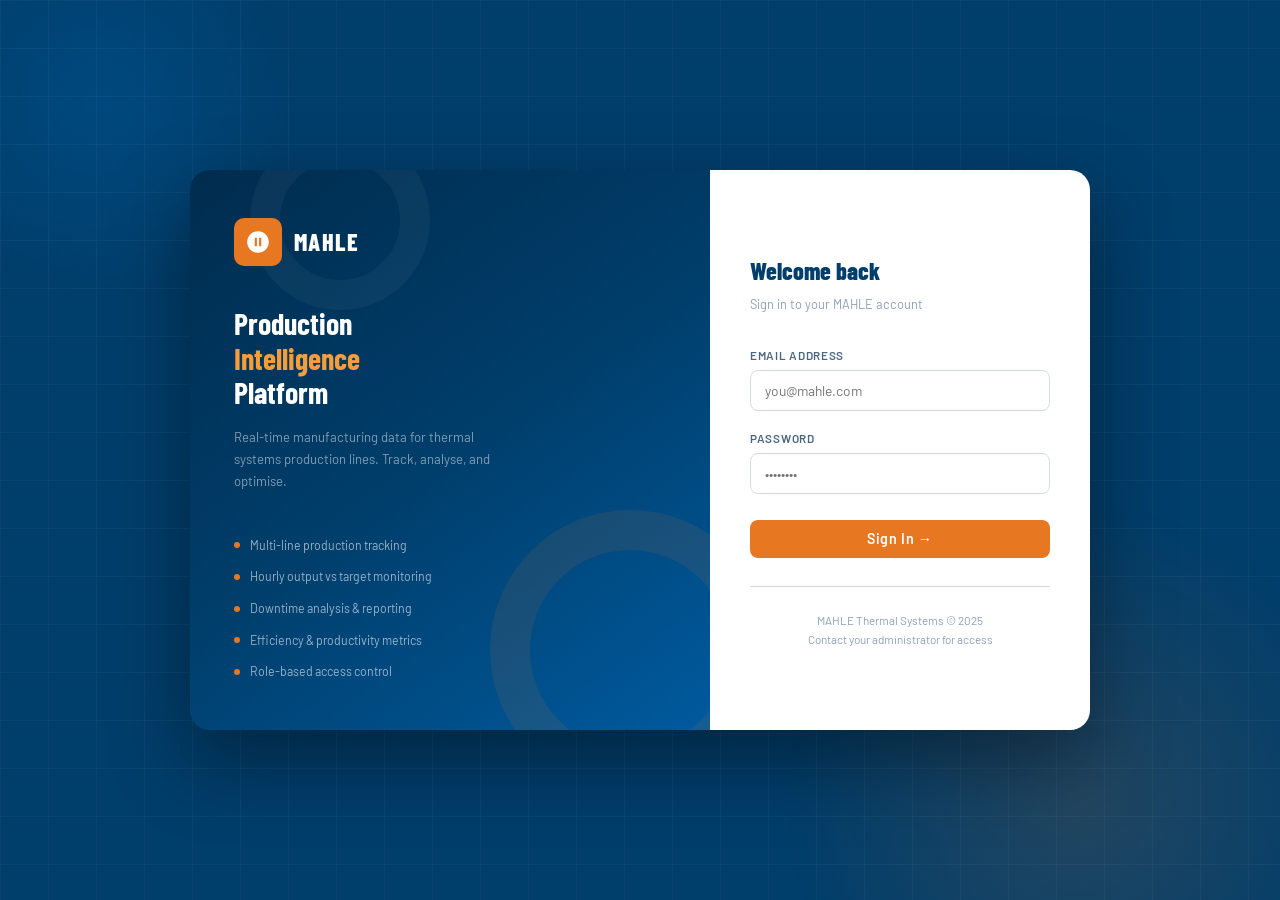
==== frontend/index.html @ e0864c1c "Add my new folder" ====
<!DOCTYPE html>
<html lang="en">
<head>
  <meta charset="UTF-8" />
  <meta name="viewport" content="width=device-width, initial-scale=1.0"/>
  <title>MAHLE — Sign In</title>
  <link rel="stylesheet" href="assets/css/main.css"/>
  <style>
    body {
      background: var(--mahle-blue);
      display: flex;
      align-items: center;
      justify-content: center;
      min-height: 100vh;
      overflow: hidden;
      position: relative;
    }

    /* Animated background grid */
    .bg-grid {
      position: fixed; inset: 0;
      background-image:
        linear-gradient(rgba(255,255,255,0.04) 1px, transparent 1px),
        linear-gradient(90deg, rgba(255,255,255,0.04) 1px, transparent 1px);
      background-size: 48px 48px;
      pointer-events: none;
    }

    .bg-glow {
      position: fixed;
      width: 600px; height: 600px;
      background: radial-gradient(circle, rgba(232,119,34,0.15) 0%, transparent 70%);
      bottom: -200px; right: -100px;
      pointer-events: none;
    }

    .bg-glow-2 {
      position: fixed;
      width: 400px; height: 400px;
      background: radial-gradient(circle, rgba(0,119,204,0.2) 0%, transparent 70%);
      top: -100px; left: -100px;
      pointer-events: none;
    }

    /* Login wrapper */
    .login-wrapper {
      display: flex;
      width: 900px;
      max-width: 95vw;
      min-height: 560px;
      border-radius: 20px;
      overflow: hidden;
      box-shadow: 0 30px 80px rgba(0,0,0,0.4);
      position: relative;
      z-index: 1;
    }

    /* Left panel */
    .login-panel-left {
      flex: 1;
      background: linear-gradient(145deg, #002C4E 0%, #003E6B 50%, #005A9E 100%);
      padding: 48px 44px;
      display: flex;
      flex-direction: column;
      justify-content: space-between;
      position: relative;
      overflow: hidden;
    }

    .login-panel-left::before {
      content: '';
      position: absolute;
      bottom: -60px; right: -60px;
      width: 280px; height: 280px;
      border: 40px solid rgba(232,119,34,0.1);
      border-radius: 50%;
    }

    .login-panel-left::after {
      content: '';
      position: absolute;
      top: -40px; left: 60px;
      width: 180px; height: 180px;
      border: 30px solid rgba(255,255,255,0.04);
      border-radius: 50%;
    }

    .brand-block { position: relative; z-index: 1; }

    .brand-logo {
      display: flex; align-items: center; gap: 12px;
      margin-bottom: 40px;
    }

    .brand-logo-mark {
      width: 48px; height: 48px;
      background: var(--mahle-orange);
      border-radius: 10px;
      display: flex; align-items: center; justify-content: center;
    }

    .brand-logo-mark svg { width: 26px; height: 26px; fill: white; }

    .brand-name {
      font-family: var(--font-condensed);
      font-weight: 800;
      font-size: 1.6rem;
      color: white;
      letter-spacing: 0.06em;
    }

    .brand-tagline {
      font-family: var(--font-condensed);
      font-size: 2rem;
      font-weight: 700;
      color: white;
      line-height: 1.15;
      margin-bottom: 16px;
    }

    .brand-tagline span { color: var(--mahle-orange-light); }

    .brand-desc {
      font-size: 0.875rem;
      color: rgba(255,255,255,0.5);
      line-height: 1.7;
      max-width: 280px;
    }

    .feature-list {
      display: flex; flex-direction: column; gap: 12px;
      position: relative; z-index: 1;
    }

    .feature-item {
      display: flex; align-items: center; gap: 10px;
      font-size: 0.82rem;
      color: rgba(255,255,255,0.6);
    }

    .feature-dot {
      width: 6px; height: 6px;
      background: var(--mahle-orange);
      border-radius: 50%;
      flex-shrink: 0;
    }

    /* Right panel */
    .login-panel-right {
      width: 380px;
      background: white;
      padding: 48px 40px;
      display: flex;
      flex-direction: column;
      justify-content: center;
    }

    .login-heading {
      font-family: var(--font-condensed);
      font-weight: 800;
      font-size: 1.6rem;
      color: var(--mahle-blue);
      margin-bottom: 4px;
    }

    .login-sub {
      font-size: 0.85rem;
      color: var(--text-muted);
      margin-bottom: 32px;
    }

    .login-form { display: flex; flex-direction: column; gap: 0; }

    .login-form .form-group { margin-bottom: 18px; }

    .login-form .form-control {
      padding: 11px 14px;
      font-size: 0.925rem;
    }

    .btn-login {
      width: 100%;
      padding: 12px;
      font-size: 0.95rem;
      margin-top: 8px;
      justify-content: center;
      letter-spacing: 0.04em;
    }

    .login-error {
      background: var(--red-bg);
      border: 1px solid #fca5a5;
      color: var(--red);
      border-radius: var(--radius);
      padding: 10px 14px;
      font-size: 0.85rem;
      margin-bottom: 16px;
      display: none;
    }

    .login-footer {
      margin-top: 28px;
      padding-top: 24px;
      border-top: 1px solid var(--border);
      text-align: center;
      font-size: 0.78rem;
      color: var(--text-muted);
    }

    @media (max-width: 700px) {
      .login-panel-left { display: none; }
      .login-panel-right { width: 100%; padding: 36px 28px; }
    }
  </style>
</head>
<body>
  <div class="bg-grid"></div>
  <div class="bg-glow"></div>
  <div class="bg-glow-2"></div>

  <div class="login-wrapper">
    <!-- Left brand panel -->
    <div class="login-panel-left">
      <div class="brand-block">
        <div class="brand-logo">
          <div class="brand-logo-mark">
            <svg viewBox="0 0 24 24" xmlns="http://www.w3.org/2000/svg">
              <path d="M12 2C6.48 2 2 6.48 2 12s4.48 10 10 10 10-4.48 10-10S17.52 2 12 2zm-1 14H9V8h2v8zm4 0h-2V8h2v8z"/>
            </svg>
          </div>
          <div class="brand-name">MAHLE</div>
        </div>
        <div class="brand-tagline">
          Production<br/><span>Intelligence</span><br/>Platform
        </div>
        <div class="brand-desc">
          Real-time manufacturing data for thermal systems production lines. Track, analyse, and optimise.
        </div>
      </div>
      <div class="feature-list">
        <div class="feature-item"><div class="feature-dot"></div>Multi-line production tracking</div>
        <div class="feature-item"><div class="feature-dot"></div>Hourly output vs target monitoring</div>
        <div class="feature-item"><div class="feature-dot"></div>Downtime analysis & reporting</div>
        <div class="feature-item"><div class="feature-dot"></div>Efficiency & productivity metrics</div>
        <div class="feature-item"><div class="feature-dot"></div>Role-based access control</div>
      </div>
    </div>

    <!-- Right login panel -->
    <div class="login-panel-right">
      <div class="login-heading">Welcome back</div>
      <div class="login-sub">Sign in to your MAHLE account</div>

      <div class="login-error" id="loginError"></div>

      <div class="login-form">
        <div class="form-group">
          <label class="form-label">Email Address</label>
          <input type="email" class="form-control" id="email" placeholder="you@mahle.com" autocomplete="email"/>
        </div>
        <div class="form-group">
          <label class="form-label">Password</label>
          <input type="password" class="form-control" id="password" placeholder="••••••••" autocomplete="current-password"/>
        </div>
        <button class="btn btn-orange btn-login" id="loginBtn" onclick="handleLogin()">
          Sign In →
        </button>
      </div>

      <div class="login-footer">
        MAHLE Thermal Systems &copy; 2025<br/>
        Contact your administrator for access
      </div>
    </div>
  </div>

  <script src="assets/js/config.js"></script>
  <script>
    // Redirect if already logged in
    if (Auth.isLoggedIn()) window.location.href = 'dashboard.html';

    // Enter key support
    document.getElementById('password').addEventListener('keydown', e => {
      if (e.key === 'Enter') handleLogin();
    });

    async function handleLogin() {
      const email = document.getElementById('email').value.trim();
      const password = document.getElementById('password').value;
      const btn = document.getElementById('loginBtn');
      const errBox = document.getElementById('loginError');

      errBox.style.display = 'none';

      if (!email || !password) {
        errBox.textContent = 'Please enter your email and password.';
        errBox.style.display = 'block';
        return;
      }

      btn.disabled = true;
      btn.innerHTML = '<span class="spinner"></span> Signing in...';

      try {
        const data = await API.post('/api/auth/login', { email, password });
        Auth.setSession(data.access_token, data.user);
        window.location.href = 'dashboard.html';
      } catch (err) {
        errBox.textContent = err.message || 'Invalid credentials. Please try again.';
        errBox.style.display = 'block';
        btn.disabled = false;
        btn.innerHTML = 'Sign In →';
      }
    }
  </script>
</body>
</html>
---- frontend/assets/css/main.css ----
/* ============================================================
   MAHLE Production System — Global Styles
   Theme: Industrial precision, automotive blue-orange
   ============================================================ */

@import url('https://fonts.googleapis.com/css2?family=Barlow:ital,wght@0,300;0,400;0,500;0,600;0,700;0,800;1,300&family=Barlow+Condensed:wght@400;500;600;700;800&family=JetBrains+Mono:wght@400;500&display=swap');

/* ============================================================
   CSS VARIABLES
   ============================================================ */
:root {
  /* Brand */
  --mahle-blue: #003E6B;
  --mahle-blue-mid: #005A9E;
  --mahle-blue-light: #0077CC;
  --mahle-orange: #E87722;
  --mahle-orange-light: #F59D3D;

  /* UI Neutrals */
  --bg: #F0F4F8;
  --bg-card: #FFFFFF;
  --bg-sidebar: #002C4E;
  --bg-sidebar-hover: #003E6B;
  --border: #D1DCE8;
  --border-strong: #A8BDD0;

  /* Text */
  --text-primary: #0D1F30;
  --text-secondary: #4A6580;
  --text-muted: #8CA0B5;
  --text-inverse: #FFFFFF;

  /* Status */
  --green: #1A9B5F;
  --green-bg: #E6F7F0;
  --amber: #D97706;
  --amber-bg: #FEF3C7;
  --red: #DC2626;
  --red-bg: #FEE2E2;

  /* Layout */
  --sidebar-width: 240px;
  --header-height: 60px;
  --radius: 8px;
  --radius-lg: 12px;
  --shadow-sm: 0 1px 3px rgba(0,62,107,0.08), 0 1px 2px rgba(0,62,107,0.06);
  --shadow-md: 0 4px 12px rgba(0,62,107,0.10), 0 2px 6px rgba(0,62,107,0.08);
  --shadow-lg: 0 10px 30px rgba(0,62,107,0.15);

  /* Fonts */
  --font-main: 'Barlow', sans-serif;
  --font-condensed: 'Barlow Condensed', sans-serif;
  --font-mono: 'JetBrains Mono', monospace;

  /* Transitions */
  --transition: 200ms cubic-bezier(0.4, 0, 0.2, 1);
}

/* ============================================================
   RESET & BASE
   ============================================================ */
*, *::before, *::after { box-sizing: border-box; margin: 0; padding: 0; }

html { font-size: 15px; scroll-behavior: smooth; }

body {
  font-family: var(--font-main);
  background: var(--bg);
  color: var(--text-primary);
  line-height: 1.6;
  -webkit-font-smoothing: antialiased;
  min-height: 100vh;
}

/* ============================================================
   LAYOUT — SIDEBAR + MAIN
   ============================================================ */
.app-layout {
  display: flex;
  min-height: 100vh;
}

/* SIDEBAR */
.sidebar {
  width: var(--sidebar-width);
  background: var(--bg-sidebar);
  display: flex;
  flex-direction: column;
  position: fixed;
  top: 0; left: 0; bottom: 0;
  z-index: 100;
  overflow-y: auto;
  overflow-x: hidden;
  transition: transform var(--transition);
}

.sidebar-logo {
  padding: 20px 20px 16px;
  border-bottom: 1px solid rgba(255,255,255,0.08);
  display: flex;
  align-items: center;
  gap: 10px;
  text-decoration: none;
}

.logo-mark {
  width: 36px; height: 36px;
  background: var(--mahle-orange);
  border-radius: 6px;
  display: flex; align-items: center; justify-content: center;
  flex-shrink: 0;
}

.logo-mark svg { width: 20px; height: 20px; fill: white; }

.logo-text {
  display: flex; flex-direction: column; gap: 0;
}

.logo-name {
  font-family: var(--font-condensed);
  font-weight: 800;
  font-size: 1.15rem;
  letter-spacing: 0.04em;
  color: white;
  line-height: 1;
}

.logo-sub {
  font-size: 0.62rem;
  color: rgba(255,255,255,0.45);
  letter-spacing: 0.08em;
  text-transform: uppercase;
  font-weight: 500;
}

.sidebar-nav {
  padding: 12px 0;
  flex: 1;
}

.nav-section-label {
  font-size: 0.62rem;
  font-weight: 700;
  letter-spacing: 0.12em;
  text-transform: uppercase;
  color: rgba(255,255,255,0.3);
  padding: 16px 20px 6px;
}

.nav-item {
  display: flex;
  align-items: center;
  gap: 10px;
  padding: 9px 20px;
  color: rgba(255,255,255,0.65);
  text-decoration: none;
  font-size: 0.875rem;
  font-weight: 500;
  transition: all var(--transition);
  border-left: 3px solid transparent;
  cursor: pointer;
}

.nav-item:hover {
  background: var(--bg-sidebar-hover);
  color: white;
  border-left-color: rgba(232,119,34,0.5);
}

.nav-item.active {
  background: rgba(232,119,34,0.12);
  color: white;
  border-left-color: var(--mahle-orange);
}

.nav-item .icon {
  width: 18px; height: 18px;
  opacity: 0.7;
  flex-shrink: 0;
}

.nav-item.active .icon { opacity: 1; }

.sidebar-footer {
  padding: 16px 20px;
  border-top: 1px solid rgba(255,255,255,0.08);
}

.user-badge {
  display: flex; align-items: center; gap: 10px;
  padding: 8px 10px;
  background: rgba(255,255,255,0.06);
  border-radius: var(--radius);
}

.user-avatar {
  width: 32px; height: 32px;
  background: var(--mahle-orange);
  border-radius: 50%;
  display: flex; align-items: center; justify-content: center;
  font-family: var(--font-condensed);
  font-weight: 700;
  font-size: 0.8rem;
  color: white;
  flex-shrink: 0;
}

.user-info { flex: 1; min-width: 0; }
.user-name {
  font-size: 0.8rem;
  font-weight: 600;
  color: white;
  white-space: nowrap;
  overflow: hidden;
  text-overflow: ellipsis;
}
.user-role {
  font-size: 0.65rem;
  color: rgba(255,255,255,0.45);
  text-transform: capitalize;
}

.btn-logout {
  background: none; border: none;
  color: rgba(255,255,255,0.4);
  cursor: pointer;
  padding: 4px;
  border-radius: 4px;
  transition: color var(--transition);
  display: flex;
}
.btn-logout:hover { color: var(--mahle-orange); }

/* MAIN CONTENT */
.main-content {
  margin-left: var(--sidebar-width);
  flex: 1;
  display: flex;
  flex-direction: column;
  min-height: 100vh;
}

/* TOP BAR */
.topbar {
  height: var(--header-height);
  background: var(--bg-card);
  border-bottom: 1px solid var(--border);
  display: flex;
  align-items: center;
  padding: 0 28px;
  gap: 16px;
  position: sticky;
  top: 0;
  z-index: 50;
  box-shadow: var(--shadow-sm);
}

.topbar-title {
  font-family: var(--font-condensed);
  font-weight: 700;
  font-size: 1.1rem;
  color: var(--mahle-blue);
  letter-spacing: 0.02em;
  flex: 1;
}

.topbar-actions { display: flex; align-items: center; gap: 10px; }

.page-content {
  padding: 28px;
  flex: 1;
}

/* ============================================================
   CARDS
   ============================================================ */
.card {
  background: var(--bg-card);
  border-radius: var(--radius-lg);
  border: 1px solid var(--border);
  box-shadow: var(--shadow-sm);
  overflow: hidden;
}

.card-header {
  padding: 18px 22px;
  border-bottom: 1px solid var(--border);
  display: flex;
  align-items: center;
  justify-content: space-between;
  gap: 12px;
}

.card-title {
  font-family: var(--font-condensed);
  font-weight: 700;
  font-size: 1rem;
  color: var(--mahle-blue);
  letter-spacing: 0.02em;
}

.card-body { padding: 22px; }

/* ============================================================
   STAT CARDS
   ============================================================ */
.stat-grid {
  display: grid;
  grid-template-columns: repeat(auto-fit, minmax(200px, 1fr));
  gap: 16px;
  margin-bottom: 24px;
}

.stat-card {
  background: var(--bg-card);
  border-radius: var(--radius-lg);
  border: 1px solid var(--border);
  padding: 20px 22px;
  display: flex;
  align-items: flex-start;
  gap: 16px;
  box-shadow: var(--shadow-sm);
  transition: box-shadow var(--transition), transform var(--transition);
}

.stat-card:hover {
  box-shadow: var(--shadow-md);
  transform: translateY(-1px);
}

.stat-icon {
  width: 44px; height: 44px;
  border-radius: 10px;
  display: flex; align-items: center; justify-content: center;
  flex-shrink: 0;
}

.stat-icon.blue { background: rgba(0,119,204,0.1); color: var(--mahle-blue-light); }
.stat-icon.orange { background: rgba(232,119,34,0.12); color: var(--mahle-orange); }
.stat-icon.green { background: var(--green-bg); color: var(--green); }
.stat-icon.red { background: var(--red-bg); color: var(--red); }

.stat-content { flex: 1; min-width: 0; }

.stat-value {
  font-family: var(--font-condensed);
  font-size: 1.75rem;
  font-weight: 700;
  color: var(--text-primary);
  line-height: 1;
  margin-bottom: 4px;
}

.stat-label {
  font-size: 0.78rem;
  color: var(--text-secondary);
  font-weight: 500;
  text-transform: uppercase;
  letter-spacing: 0.06em;
}

.stat-sub {
  font-size: 0.75rem;
  color: var(--text-muted);
  margin-top: 4px;
}

/* ============================================================
   BUTTONS
   ============================================================ */
.btn {
  display: inline-flex;
  align-items: center;
  gap: 6px;
  padding: 8px 16px;
  border-radius: var(--radius);
  font-family: var(--font-main);
  font-size: 0.85rem;
  font-weight: 600;
  border: none;
  cursor: pointer;
  transition: all var(--transition);
  text-decoration: none;
  white-space: nowrap;
  line-height: 1;
}

.btn-primary {
  background: var(--mahle-blue-light);
  color: white;
}
.btn-primary:hover { background: var(--mahle-blue-mid); box-shadow: 0 4px 12px rgba(0,119,204,0.3); }

.btn-orange {
  background: var(--mahle-orange);
  color: white;
}
.btn-orange:hover { background: #d06a1a; box-shadow: 0 4px 12px rgba(232,119,34,0.35); }

.btn-ghost {
  background: transparent;
  color: var(--text-secondary);
  border: 1px solid var(--border);
}
.btn-ghost:hover { background: var(--bg); border-color: var(--border-strong); color: var(--text-primary); }

.btn-danger {
  background: transparent;
  color: var(--red);
  border: 1px solid #fca5a5;
}
.btn-danger:hover { background: var(--red-bg); }

.btn-sm { padding: 5px 10px; font-size: 0.78rem; }
.btn-lg { padding: 12px 24px; font-size: 0.95rem; }

.btn:disabled {
  opacity: 0.5;
  cursor: not-allowed;
  pointer-events: none;
}

/* ============================================================
   FORMS
   ============================================================ */
.form-group { margin-bottom: 16px; }

.form-label {
  display: block;
  font-size: 0.78rem;
  font-weight: 600;
  color: var(--text-secondary);
  margin-bottom: 5px;
  text-transform: uppercase;
  letter-spacing: 0.06em;
}

.form-control {
  width: 100%;
  padding: 9px 12px;
  border: 1px solid var(--border);
  border-radius: var(--radius);
  font-family: var(--font-main);
  font-size: 0.9rem;
  color: var(--text-primary);
  background: var(--bg-card);
  transition: border-color var(--transition), box-shadow var(--transition);
  appearance: none;
}

.form-control:focus {
  outline: none;
  border-color: var(--mahle-blue-light);
  box-shadow: 0 0 0 3px rgba(0,119,204,0.1);
}

.form-control:disabled {
  background: var(--bg);
  color: var(--text-muted);
  cursor: not-allowed;
}

.form-row {
  display: grid;
  gap: 16px;
}

.form-row-2 { grid-template-columns: 1fr 1fr; }
.form-row-3 { grid-template-columns: 1fr 1fr 1fr; }
.form-row-4 { grid-template-columns: 1fr 1fr 1fr 1fr; }

/* ============================================================
   TABLES
   ============================================================ */
.table-wrapper {
  overflow-x: auto;
  border-radius: var(--radius-lg);
  border: 1px solid var(--border);
}

table {
  width: 100%;
  border-collapse: collapse;
  font-size: 0.875rem;
}

thead th {
  background: var(--mahle-blue);
  color: white;
  font-family: var(--font-condensed);
  font-weight: 600;
  font-size: 0.8rem;
  letter-spacing: 0.06em;
  text-transform: uppercase;
  padding: 11px 14px;
  text-align: left;
  white-space: nowrap;
  border-right: 1px solid rgba(255,255,255,0.08);
}
thead th:last-child { border-right: none; }

tbody tr {
  border-bottom: 1px solid var(--border);
  transition: background var(--transition);
}
tbody tr:last-child { border-bottom: none; }
tbody tr:hover { background: rgba(0,62,107,0.03); }

tbody td {
  padding: 10px 14px;
  color: var(--text-primary);
  vertical-align: middle;
  border-right: 1px solid var(--border);
}
tbody td:last-child { border-right: none; }

/* Inline editable cells */
td.editable {
  position: relative;
  cursor: pointer;
}
td.editable:hover { background: rgba(0,119,204,0.04); }
td.editable input, td.editable select {
  width: 100%;
  padding: 4px 8px;
  border: 1px solid var(--mahle-blue-light);
  border-radius: 4px;
  font-size: 0.875rem;
  font-family: var(--font-main);
  background: white;
  color: var(--text-primary);
}
td.editable input:focus, td.editable select:focus {
  outline: none;
  box-shadow: 0 0 0 2px rgba(0,119,204,0.15);
}

/* ============================================================
   BADGES & PILLS
   ============================================================ */
.badge {
  display: inline-flex;
  align-items: center;
  padding: 2px 8px;
  border-radius: 20px;
  font-size: 0.72rem;
  font-weight: 600;
  letter-spacing: 0.04em;
  text-transform: uppercase;
}
.badge-green { background: var(--green-bg); color: var(--green); }
.badge-red { background: var(--red-bg); color: var(--red); }
.badge-amber { background: var(--amber-bg); color: var(--amber); }
.badge-blue { background: rgba(0,119,204,0.1); color: var(--mahle-blue-light); }

/* ============================================================
   TOAST NOTIFICATIONS
   ============================================================ */
.toast {
  position: fixed;
  bottom: 24px;
  right: 24px;
  background: var(--bg-card);
  border-radius: var(--radius);
  box-shadow: var(--shadow-lg);
  padding: 12px 18px;
  display: flex;
  align-items: center;
  gap: 10px;
  font-size: 0.875rem;
  font-weight: 500;
  z-index: 9999;
  opacity: 0;
  transform: translateY(8px);
  transition: all 0.3s ease;
  border-left: 4px solid var(--border);
  max-width: 360px;
}
.toast.show { opacity: 1; transform: translateY(0); }
.toast-success { border-left-color: var(--green); }
.toast-error { border-left-color: var(--red); }
.toast-info { border-left-color: var(--mahle-blue-light); }
.toast-icon { font-size: 1rem; }
.toast-success .toast-icon { color: var(--green); }
.toast-error .toast-icon { color: var(--red); }

/* ============================================================
   MODAL
   ============================================================ */
.modal-overlay {
  position: fixed; inset: 0;
  background: rgba(0,20,40,0.55);
  backdrop-filter: blur(4px);
  display: flex; align-items: center; justify-content: center;
  z-index: 1000;
  opacity: 0; pointer-events: none;
  transition: opacity 0.25s;
}
.modal-overlay.open { opacity: 1; pointer-events: all; }

.modal {
  background: var(--bg-card);
  border-radius: var(--radius-lg);
  box-shadow: var(--shadow-lg);
  width: 90%;
  max-width: 560px;
  max-height: 90vh;
  overflow-y: auto;
  transform: scale(0.96) translateY(8px);
  transition: transform 0.25s;
}
.modal-overlay.open .modal { transform: scale(1) translateY(0); }

.modal-header {
  padding: 20px 24px 16px;
  border-bottom: 1px solid var(--border);
  display: flex; align-items: center; justify-content: space-between;
}
.modal-title {
  font-family: var(--font-condensed);
  font-weight: 700;
  font-size: 1.1rem;
  color: var(--mahle-blue);
}
.modal-close {
  background: none; border: none;
  font-size: 1.3rem;
  cursor: pointer;
  color: var(--text-muted);
  padding: 2px 6px;
  border-radius: 4px;
  transition: color var(--transition);
}
.modal-close:hover { color: var(--text-primary); }

.modal-body { padding: 24px; }
.modal-footer {
  padding: 16px 24px;
  border-top: 1px solid var(--border);
  display: flex; align-items: center; justify-content: flex-end; gap: 10px;
}

/* ============================================================
   LOADING SPINNER
   ============================================================ */
.spinner {
  width: 20px; height: 20px;
  border: 2px solid var(--border);
  border-top-color: var(--mahle-blue-light);
  border-radius: 50%;
  animation: spin 0.7s linear infinite;
  display: inline-block;
}
@keyframes spin { to { transform: rotate(360deg); } }

.loading-state {
  display: flex; align-items: center; justify-content: center;
  gap: 12px; padding: 40px;
  color: var(--text-muted);
  font-size: 0.9rem;
}

.empty-state {
  display: flex; flex-direction: column; align-items: center; justify-content: center;
  padding: 60px 20px;
  color: var(--text-muted);
  text-align: center;
  gap: 8px;
}
.empty-state-icon { font-size: 2.5rem; margin-bottom: 8px; opacity: 0.4; }
.empty-state-title { font-weight: 600; color: var(--text-secondary); }

/* ============================================================
   FILTER BAR
   ============================================================ */
.filter-bar {
  display: flex; align-items: center;
  gap: 10px; flex-wrap: wrap;
  margin-bottom: 20px;
}

.filter-bar .form-control {
  width: auto;
  min-width: 150px;
}

/* ============================================================
   PAGE HEADER
   ============================================================ */
.page-header {
  display: flex; align-items: flex-start; justify-content: space-between;
  margin-bottom: 24px;
  gap: 16px;
}
.page-header-left { flex: 1; }
.page-title {
  font-family: var(--font-condensed);
  font-weight: 800;
  font-size: 1.6rem;
  color: var(--mahle-blue);
  letter-spacing: 0.01em;
  line-height: 1.1;
}
.page-subtitle {
  font-size: 0.85rem;
  color: var(--text-secondary);
  margin-top: 4px;
}

/* ============================================================
   ACCENT LINE
   ============================================================ */
.accent-line {
  height: 3px;
  background: linear-gradient(90deg, var(--mahle-orange), var(--mahle-blue-light));
  border-radius: 2px;
  margin-bottom: 24px;
}

/* ============================================================
   CHART CONTAINER
   ============================================================ */
.chart-container {
  position: relative;
  height: 300px;
  width: 100%;
}

/* ============================================================
   EFFICIENCY INDICATOR
   ============================================================ */
.eff-bar {
  height: 6px;
  border-radius: 3px;
  background: var(--border);
  overflow: hidden;
  margin-top: 4px;
}
.eff-bar-fill {
  height: 100%;
  border-radius: 3px;
  transition: width 0.6s ease;
}

/* ============================================================
   RESPONSIVE
   ============================================================ */
@media (max-width: 900px) {
  :root { --sidebar-width: 0px; }
  .sidebar { transform: translateX(-240px); width: 240px; }
  .sidebar.open { transform: translateX(0); }
  .main-content { margin-left: 0; }
  .form-row-4 { grid-template-columns: 1fr 1fr; }
}

@media (max-width: 600px) {
  .page-content { padding: 16px; }
  .form-row-2, .form-row-3 { grid-template-columns: 1fr; }
  .stat-grid { grid-template-columns: 1fr 1fr; }
}
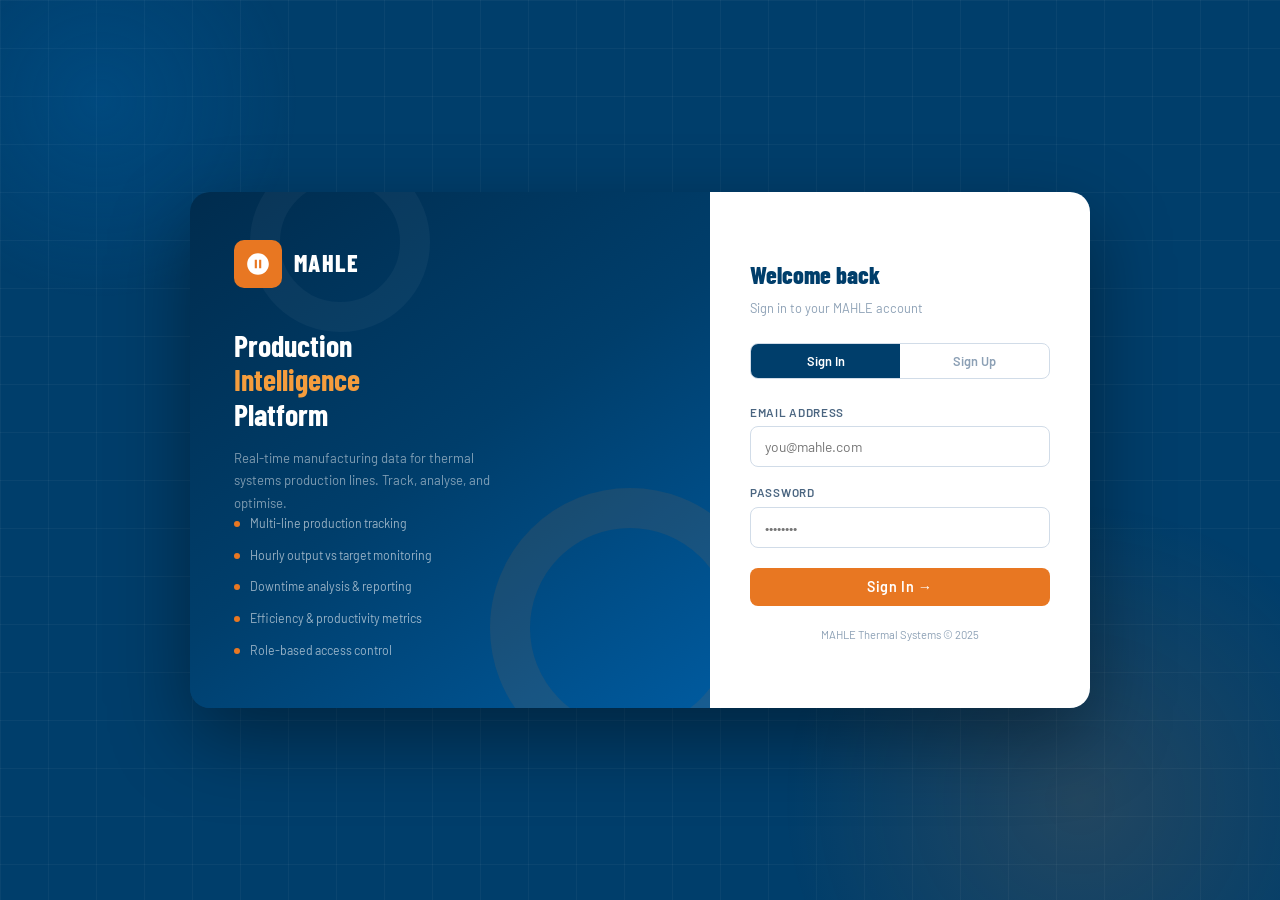
==== commit 75d52ddf: "Update index.html" ====
--- a/frontend/index.html
+++ b/frontend/index.html
@@ -16,7 +16,6 @@
       position: relative;
     }
 
-    /* Animated background grid */
     .bg-grid {
       position: fixed; inset: 0;
       background-image:
@@ -42,12 +41,10 @@
       pointer-events: none;
     }
 
-    /* Login wrapper */
     .login-wrapper {
       display: flex;
       width: 900px;
       max-width: 95vw;
-      min-height: 560px;
       border-radius: 20px;
       overflow: hidden;
       box-shadow: 0 30px 80px rgba(0,0,0,0.4);
@@ -55,7 +52,6 @@
       z-index: 1;
     }
 
-    /* Left panel */
     .login-panel-left {
       flex: 1;
       background: linear-gradient(145deg, #002C4E 0%, #003E6B 50%, #005A9E 100%);
@@ -145,14 +141,14 @@
       flex-shrink: 0;
     }
 
-    /* Right panel */
     .login-panel-right {
       width: 380px;
       background: white;
-      padding: 48px 40px;
+      padding: 40px;
       display: flex;
       flex-direction: column;
       justify-content: center;
+      overflow-y: auto;
     }
 
     .login-heading {
@@ -166,12 +162,10 @@
     .login-sub {
       font-size: 0.85rem;
       color: var(--text-muted);
-      margin-bottom: 32px;
-    }
-
-    .login-form { display: flex; flex-direction: column; gap: 0; }
-
-    .login-form .form-group { margin-bottom: 18px; }
+      margin-bottom: 24px;
+    }
+
+    .login-form .form-group { margin-bottom: 16px; }
 
     .login-form .form-control {
       padding: 11px 14px;
@@ -182,7 +176,7 @@
       width: 100%;
       padding: 12px;
       font-size: 0.95rem;
-      margin-top: 8px;
+      margin-top: 4px;
       justify-content: center;
       letter-spacing: 0.04em;
     }
@@ -194,22 +188,63 @@
       border-radius: var(--radius);
       padding: 10px 14px;
       font-size: 0.85rem;
-      margin-bottom: 16px;
+      margin-bottom: 14px;
       display: none;
     }
 
+    .login-success {
+      background: var(--green-bg);
+      border: 1px solid #6ee7b7;
+      color: var(--green);
+      border-radius: var(--radius);
+      padding: 10px 14px;
+      font-size: 0.85rem;
+      margin-bottom: 14px;
+      display: none;
+    }
+
+    .divider {
+      display: flex; align-items: center; gap: 10px;
+      margin: 20px 0;
+      color: var(--text-muted);
+      font-size: 0.78rem;
+    }
+    .divider::before, .divider::after {
+      content: ''; flex: 1;
+      height: 1px; background: var(--border);
+    }
+
+    .tab-row {
+      display: flex; gap: 0;
+      border: 1px solid var(--border);
+      border-radius: var(--radius);
+      overflow: hidden;
+      margin-bottom: 24px;
+    }
+    .tab-btn {
+      flex: 1; padding: 9px;
+      border: none; background: transparent;
+      font-family: var(--font-main);
+      font-size: 0.85rem; font-weight: 600;
+      color: var(--text-muted);
+      cursor: pointer;
+      transition: all var(--transition);
+    }
+    .tab-btn.active {
+      background: var(--mahle-blue);
+      color: white;
+    }
+
     .login-footer {
-      margin-top: 28px;
-      padding-top: 24px;
-      border-top: 1px solid var(--border);
+      margin-top: 20px;
       text-align: center;
-      font-size: 0.78rem;
+      font-size: 0.75rem;
       color: var(--text-muted);
     }
 
     @media (max-width: 700px) {
       .login-panel-left { display: none; }
-      .login-panel-right { width: 100%; padding: 36px 28px; }
+      .login-panel-right { width: 100%; padding: 32px 24px; }
     }
   </style>
 </head>
@@ -246,56 +281,95 @@
       </div>
     </div>
 
-    <!-- Right login panel -->
+    <!-- Right panel -->
     <div class="login-panel-right">
-      <div class="login-heading">Welcome back</div>
-      <div class="login-sub">Sign in to your MAHLE account</div>
-
-      <div class="login-error" id="loginError"></div>
-
-      <div class="login-form">
-        <div class="form-group">
-          <label class="form-label">Email Address</label>
-          <input type="email" class="form-control" id="email" placeholder="you@mahle.com" autocomplete="email"/>
-        </div>
-        <div class="form-group">
-          <label class="form-label">Password</label>
-          <input type="password" class="form-control" id="password" placeholder="••••••••" autocomplete="current-password"/>
-        </div>
-        <button class="btn btn-orange btn-login" id="loginBtn" onclick="handleLogin()">
-          Sign In →
-        </button>
+      <div class="login-heading" id="panelHeading">Welcome back</div>
+      <div class="login-sub" id="panelSub">Sign in to your MAHLE account</div>
+
+      <!-- Tabs -->
+      <div class="tab-row">
+        <button class="tab-btn active" id="tabSignin" onclick="switchTab('signin')">Sign In</button>
+        <button class="tab-btn" id="tabSignup" onclick="switchTab('signup')">Sign Up</button>
+      </div>
+
+      <!-- Sign In Form -->
+      <div id="signinForm">
+        <div class="login-error" id="loginError"></div>
+        <div class="login-form">
+          <div class="form-group">
+            <label class="form-label">Email Address</label>
+            <input type="email" class="form-control" id="email" placeholder="you@mahle.com" autocomplete="email"/>
+          </div>
+          <div class="form-group">
+            <label class="form-label">Password</label>
+            <input type="password" class="form-control" id="password" placeholder="••••••••" autocomplete="current-password"/>
+          </div>
+          <button class="btn btn-orange btn-login" id="loginBtn" onclick="handleLogin()">
+            Sign In →
+          </button>
+        </div>
+      </div>
+
+      <!-- Sign Up Form -->
+      <div id="signupForm" style="display:none">
+        <div class="login-error" id="regError"></div>
+        <div class="login-success" id="regSuccess"></div>
+        <div class="login-form">
+          <div class="form-group">
+            <label class="form-label">Full Name</label>
+            <input type="text" class="form-control" id="regName" placeholder="Your full name"/>
+          </div>
+          <div class="form-group">
+            <label class="form-label">Email Address</label>
+            <input type="email" class="form-control" id="regEmail" placeholder="you@mahle.com"/>
+          </div>
+          <div class="form-group">
+            <label class="form-label">Password</label>
+            <input type="password" class="form-control" id="regPassword" placeholder="Min 8 characters"/>
+          </div>
+          <button class="btn btn-primary btn-login" id="regBtn" onclick="handleRegister()">
+            Create Account →
+          </button>
+        </div>
+        <div style="margin-top:12px;font-size:0.78rem;color:var(--text-muted);text-align:center">
+          New accounts are created as <strong>Operator</strong> role.<br/>Contact admin to change role.
+        </div>
       </div>
 
       <div class="login-footer">
-        MAHLE Thermal Systems &copy; 2025<br/>
-        Contact your administrator for access
+        MAHLE Thermal Systems &copy; 2025
       </div>
     </div>
   </div>
 
   <script src="assets/js/config.js"></script>
   <script>
-    // Redirect if already logged in
     if (Auth.isLoggedIn()) window.location.href = 'dashboard.html';
 
-    // Enter key support
     document.getElementById('password').addEventListener('keydown', e => {
       if (e.key === 'Enter') handleLogin();
     });
 
+    function switchTab(tab) {
+      const isSignin = tab === 'signin';
+      document.getElementById('signinForm').style.display = isSignin ? 'block' : 'none';
+      document.getElementById('signupForm').style.display = isSignin ? 'none' : 'block';
+      document.getElementById('tabSignin').classList.toggle('active', isSignin);
+      document.getElementById('tabSignup').classList.toggle('active', !isSignin);
+      document.getElementById('panelHeading').textContent = isSignin ? 'Welcome back' : 'Create account';
+      document.getElementById('panelSub').textContent = isSignin ? 'Sign in to your MAHLE account' : 'Register as an Operator';
+    }
+
     async function handleLogin() {
-      const email = document.getElementById('email').value.trim();
+      const email    = document.getElementById('email').value.trim();
       const password = document.getElementById('password').value;
-      const btn = document.getElementById('loginBtn');
-      const errBox = document.getElementById('loginError');
+      const btn      = document.getElementById('loginBtn');
+      const errBox   = document.getElementById('loginError');
 
       errBox.style.display = 'none';
-
       if (!email || !password) {
         errBox.textContent = 'Please enter your email and password.';
-        errBox.style.display = 'block';
-        return;
+        errBox.style.display = 'block'; return;
       }
 
       btn.disabled = true;
@@ -312,6 +386,46 @@
         btn.innerHTML = 'Sign In →';
       }
     }
+
+    async function handleRegister() {
+      const name     = document.getElementById('regName').value.trim();
+      const email    = document.getElementById('regEmail').value.trim();
+      const password = document.getElementById('regPassword').value;
+      const btn      = document.getElementById('regBtn');
+      const errBox   = document.getElementById('regError');
+      const sucBox   = document.getElementById('regSuccess');
+
+      errBox.style.display = 'none';
+      sucBox.style.display = 'none';
+
+      if (!name || !email || !password) {
+        errBox.textContent = 'All fields are required.';
+        errBox.style.display = 'block'; return;
+      }
+      if (password.length < 8) {
+        errBox.textContent = 'Password must be at least 8 characters.';
+        errBox.style.display = 'block'; return;
+      }
+
+      btn.disabled = true;
+      btn.innerHTML = '<span class="spinner"></span> Creating account...';
+
+      try {
+        await API.post('/api/auth/register', { name, email, password });
+        sucBox.textContent = 'Account created! You can now sign in.';
+        sucBox.style.display = 'block';
+        document.getElementById('regName').value = '';
+        document.getElementById('regEmail').value = '';
+        document.getElementById('regPassword').value = '';
+        setTimeout(() => switchTab('signin'), 2000);
+      } catch (err) {
+        errBox.textContent = err.message || 'Registration failed. Try again.';
+        errBox.style.display = 'block';
+      }
+
+      btn.disabled = false;
+      btn.innerHTML = 'Create Account →';
+    }
   </script>
 </body>
 </html>
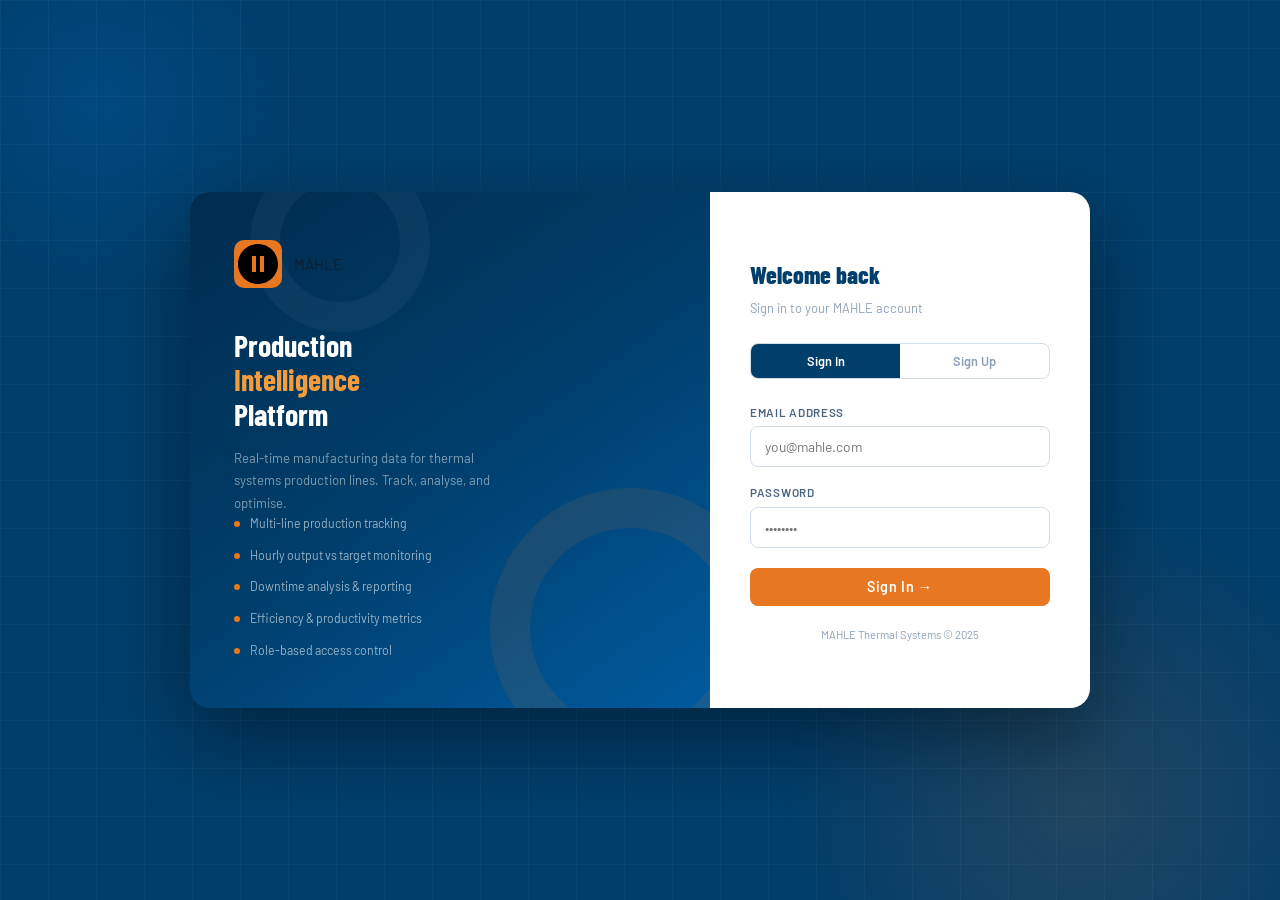
==== commit 5bf7d9f7: "Insert brand logo SVG in index.html Added SVG logo for brand representation." ====
--- a/frontend/index.html
+++ b/frontend/index.html
@@ -95,7 +95,23 @@
       display: flex; align-items: center; justify-content: center;
     }
 
-    .brand-logo-mark svg { width: 26px; height: 26px; fill: white; }
+    .brand-logo-mark 
+    <svg viewBox="0 0 24 24" fill="none" stroke="white" stroke-width="1.8" stroke-linecap="round" stroke-linejoin="round">
+      <!-- Radiator fins -->
+      <line x1="4" y1="4" x2="4" y2="20"/>
+      <line x1="8" y1="4" x2="8" y2="20"/>
+      <line x1="12" y1="4" x2="12" y2="20"/>
+      <line x1="16" y1="4" x2="16" y2="20"/>
+      <line x1="20" y1="4" x2="20" y2="20"/>
+      <!-- Top and bottom headers -->
+      <path d="M3 4 Q12 2 21 4" stroke-width="2"/>
+      <path d="M3 20 Q12 22 21 20" stroke-width="2"/>
+      <!-- Heat flow arrows -->
+      <path d="M6 10 Q7 8 6 6" stroke="rgba(255,180,80,0.9)" stroke-width="1.2"/>
+      <path d="M10 10 Q11 8 10 6" stroke="rgba(255,180,80,0.9)" stroke-width="1.2"/>
+      <path d="M14 10 Q15 8 14 6" stroke="rgba(255,180,80,0.9)" stroke-width="1.2"/>
+      <path d="M18 10 Q19 8 18 6" stroke="rgba(255,180,80,0.9)" stroke-width="1.2"/>
+    </svg>
 
     .brand-name {
       font-family: var(--font-condensed);
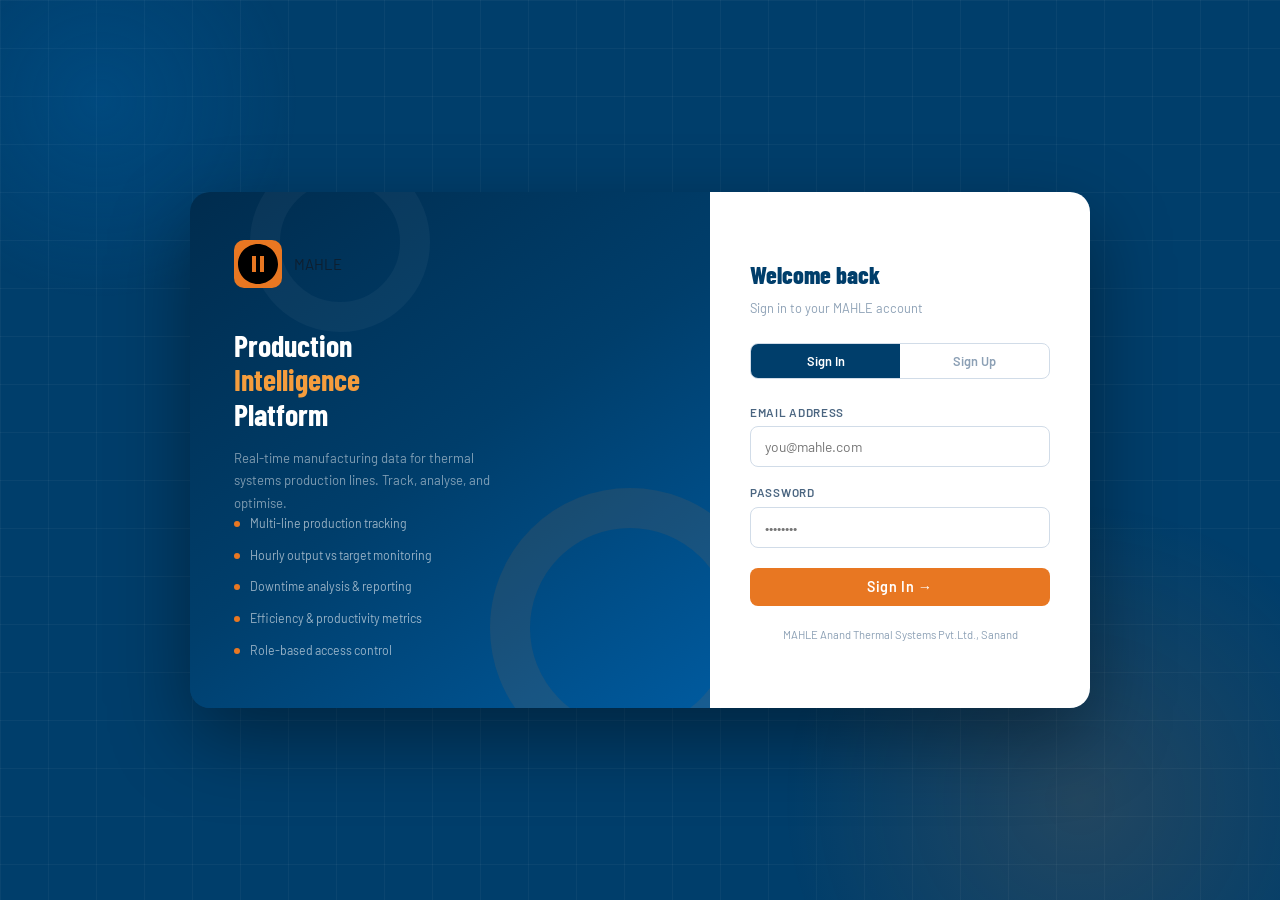
==== commit f8208900: "Complete overwrite from local PC" ====
--- a/frontend/index.html
+++ b/frontend/index.html
@@ -96,22 +96,21 @@
     }
 
     .brand-logo-mark 
-    <svg viewBox="0 0 24 24" fill="none" stroke="white" stroke-width="1.8" stroke-linecap="round" stroke-linejoin="round">
-      <!-- Radiator fins -->
-      <line x1="4" y1="4" x2="4" y2="20"/>
-      <line x1="8" y1="4" x2="8" y2="20"/>
-      <line x1="12" y1="4" x2="12" y2="20"/>
-      <line x1="16" y1="4" x2="16" y2="20"/>
-      <line x1="20" y1="4" x2="20" y2="20"/>
-      <!-- Top and bottom headers -->
-      <path d="M3 4 Q12 2 21 4" stroke-width="2"/>
-      <path d="M3 20 Q12 22 21 20" stroke-width="2"/>
-      <!-- Heat flow arrows -->
-      <path d="M6 10 Q7 8 6 6" stroke="rgba(255,180,80,0.9)" stroke-width="1.2"/>
-      <path d="M10 10 Q11 8 10 6" stroke="rgba(255,180,80,0.9)" stroke-width="1.2"/>
-      <path d="M14 10 Q15 8 14 6" stroke="rgba(255,180,80,0.9)" stroke-width="1.2"/>
-      <path d="M18 10 Q19 8 18 6" stroke="rgba(255,180,80,0.9)" stroke-width="1.2"/>
-    </svg>
+          <svg viewBox="0 0 24 24" fill="none" stroke="white" stroke-width="1.2" stroke-linecap="round" stroke-linejoin="round">
+            <!-- Car body -->
+            <path d="M2 13 L4 9 L7 8 L10 6 L14 6 L17 8 L21 9 L22 13 L22 16 L2 16 Z"/>
+            <!-- Wheels -->
+            <circle cx="6" cy="16" r="2" stroke="rgba(255,255,255,0.9)"/>
+            <circle cx="18" cy="16" r="2" stroke="rgba(255,255,255,0.9)"/>
+            <!-- Thermometer stem -->
+            <line x1="15" y1="3" x2="15" y2="11"/>
+            <!-- Thermometer bulb -->
+            <circle cx="15" cy="12" r="1.5" fill="rgba(255,180,80,0.9)" stroke="rgba(255,180,80,0.9)"/>
+            <!-- Thermometer outline -->
+            <rect x="13.5" y="2" width="3" height="9" rx="1.5" stroke="rgba(255,255,255,0.9)"/>
+            <!-- Mercury level -->
+            <line x1="15" y1="10" x2="15" y2="6" stroke="rgba(255,180,80,0.9)" stroke-width="1.5"/>
+          </svg>
 
     .brand-name {
       font-family: var(--font-condensed);
@@ -353,7 +352,7 @@
       </div>
 
       <div class="login-footer">
-        MAHLE Thermal Systems &copy; 2025
+        MAHLE Anand Thermal Systems Pvt.Ltd., Sanand
       </div>
     </div>
   </div>
--- a/frontend/assets/css/main.css
+++ b/frontend/assets/css/main.css
@@ -124,6 +124,22 @@
   letter-spacing: 0.04em;
   color: white;
   line-height: 1;
+}
+
+.logo-block {
+  display: flex;
+  flex-direction: column;
+  align-items: flex-start;
+  gap: 4px;
+  width: 100%;
+}
+
+.logo-img {
+  width: 100%;
+  max-width: 100px;
+  height: auto;
+  object-fit: contain;
+  display: block;
 }
 
 .logo-sub {
@@ -746,12 +762,37 @@
 /* ============================================================
    RESPONSIVE
    ============================================================ */
+/* Hamburger button — hidden on desktop */
+.sidebar-hamburger {
+  display: none;
+  align-items: center; justify-content: center;
+  width: 36px; height: 36px;
+  background: none;
+  border: 1px solid var(--border);
+  border-radius: var(--radius);
+  cursor: pointer;
+  color: var(--text-primary);
+  flex-shrink: 0;
+  transition: background var(--transition);
+}
+.sidebar-hamburger:hover { background: var(--bg-hover); }
+
+/* Overlay backdrop for mobile */
+#sidebar-overlay {
+  display: none;
+  position: fixed; inset: 0;
+  background: rgba(0,0,0,0.45);
+  z-index: 99;
+}
+#sidebar-overlay.active { display: block; }
+
 @media (max-width: 900px) {
   :root { --sidebar-width: 0px; }
   .sidebar { transform: translateX(-240px); width: 240px; }
-  .sidebar.open { transform: translateX(0); }
+  .sidebar.open { transform: translateX(0); z-index: 100; }
   .main-content { margin-left: 0; }
   .form-row-4 { grid-template-columns: 1fr 1fr; }
+  .sidebar-hamburger { display: flex; }
 }
 
 @media (max-width: 600px) {
